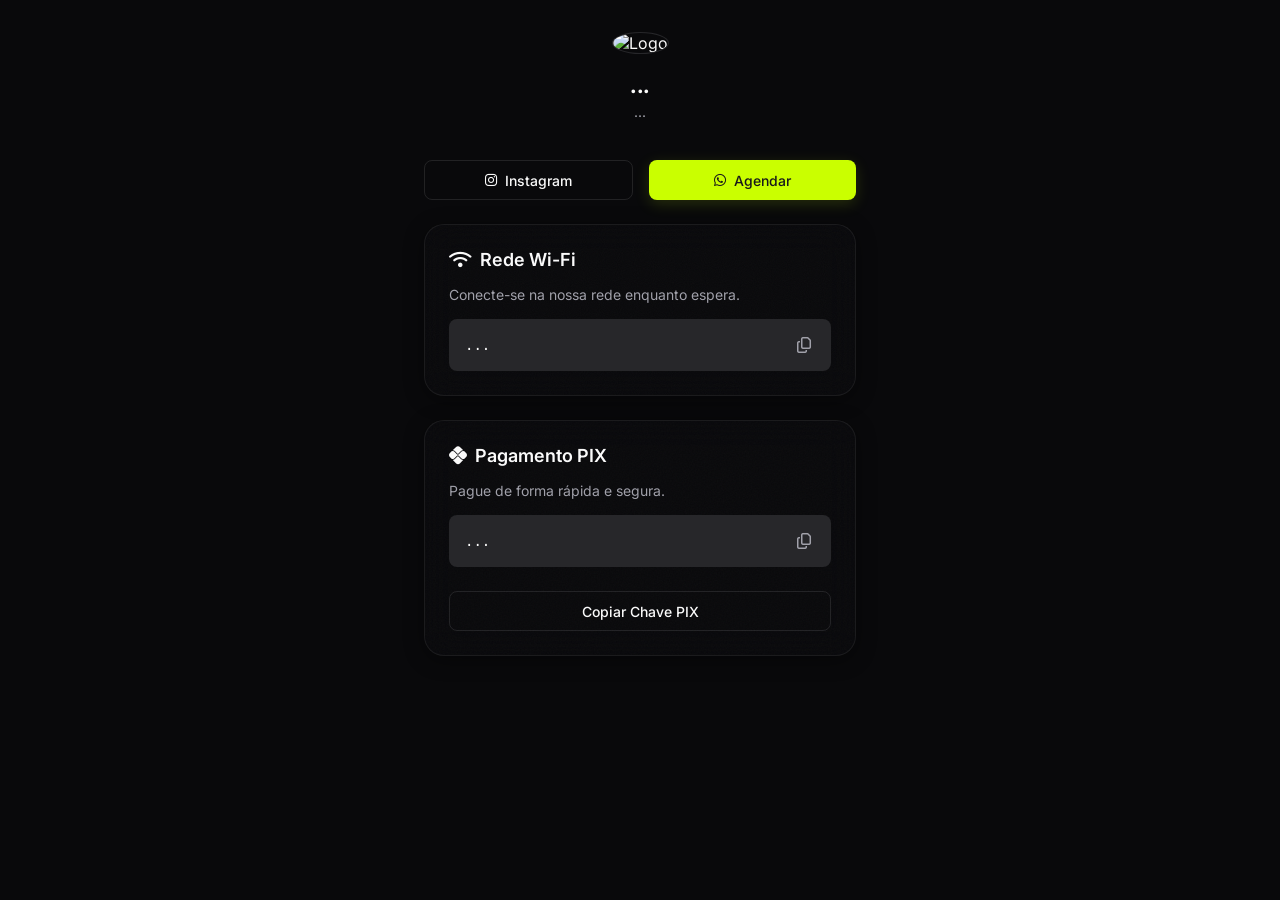
==== index.html @ 1e4f7124 "style: implement cursor glow flashlight effect" ====
<!DOCTYPE html>
<html lang="pt-BR">
<head>
    <meta charset="UTF-8">
    <meta name="viewport" content="width=device-width, initial-scale=1.0, maximum-scale=1.0, user-scalable=no">
    <title>Carregando...</title>
    <link rel="stylesheet" href="https://cdnjs.cloudflare.com/ajax/libs/font-awesome/6.4.0/css/all.min.css">
    <link rel="stylesheet" href="css/style.css">
</head>
<body>
    <div class="cursor-glow" id="cursor-glow"></div>

    <div class="mobile-container">
        <!-- Header -->
        <header class="header">
            <img src="" alt="Logo" id="wl-logo" class="logo-img">
            <h1 id="wl-nome">...</h1>
            <p id="wl-slogan">...</p>
        </header>

        <!-- Redes Sociais -->
        <div class="social-row">
            <a href="#" id="wl-instagram" class="btn btn-outline" target="_blank">
                <i class="fab fa-instagram"></i> Instagram
            </a>
            <a href="#" id="wl-whatsapp" class="btn" target="_blank">
                <i class="fab fa-whatsapp"></i> Agendar
            </a>
        </div>

        <!-- Wi-Fi Card -->
        <div class="glass-card">
            <div class="card-title">
                <i class="fas fa-wifi"></i> Rede Wi-Fi
            </div>
            <p class="text-muted">Conecte-se na nossa rede enquanto espera.</p>
            <div class="info-row">
                <span class="info-text" id="wl-wifi">...</span>
                <button class="copy-btn" onclick="copyToClipboard('wl-wifi', 'Senha copiada!')" title="Copiar senha">
                    <i class="far fa-copy"></i>
                </button>
            </div>
        </div>

        <!-- PIX Card -->
        <div class="glass-card">
            <div class="card-title">
                <i class="fab fa-pix"></i> Pagamento PIX
            </div>
            <p class="text-muted">Pague de forma rápida e segura.</p>
            <div class="info-row">
                <span class="info-text" id="wl-pix">...</span>
                <button class="copy-btn" onclick="copyToClipboard('wl-pix', 'Chave Pix copiada!')" title="Copiar Pix">
                    <i class="far fa-copy"></i>
                </button>
            </div>
            <button class="btn btn-outline" style="margin-top: 0.5rem;" onclick="copyToClipboard('wl-pix', 'Chave Pix copiada!')">
                Copiar Chave PIX
            </button>
        </div>

        <!-- Botão Google Reviews (Invisível até JS carregar URL) -->
        <a href="#" id="wl-google-review" class="btn" style="display: none; justify-content: center; font-size: 1rem; padding: 1.2rem;">
            <b>Avalie-nos no Google</b> <span style="color: #fbbc05; margin-left: 0.5rem;">⭐⭐⭐⭐⭐</span>
        </a>

        <!-- Catálogo Dinâmico -->
        <div class="glass-card" id="wl-catalogo-card" style="display: none;">
            <div class="card-title">
                <i class="fas fa-star"></i> <span id="wl-titulo-catalogo">Nosso Catálogo</span>
            </div>
            <div class="catalog-container" id="wl-catalogo">
                <!-- Preenchido dinamicamente via JS -->
            </div>
        </div>
    </div>

    <!-- Toast de Notificação -->
    <div id="toast" class="toast">Copiado!</div>

    <!-- Scripts -->
    <script>
        // Cursor Glow Logic (Lanterna de Vidro)
        const glow = document.getElementById('cursor-glow');
        window.addEventListener('mousemove', (e) => {
            glow.style.left = e.clientX + 'px';
            glow.style.top = e.clientY + 'px';
        });
    </script>
    <script type="module" src="js/app.js"></script>
</body>
</html>
---- css/style.css ----
@import url('https://fonts.googleapis.com/css2?family=Inter:wght@400;500;600;700&display=swap');

:root {
    /* Shadcn Zinc Dark Theme */
    --background: #09090b;
    --foreground: #fafafa;
    --card: #09090b;
    --card-foreground: #fafafa;
    
    /* Legacy Variables - Agora o usuário pode mudar a cor via JS novamente */
    --accent-gold: #caff00; /* Cor padrão Tapref (Lima) */
    --primary: var(--accent-gold);
    --primary-foreground: #18181b;
    
    --secondary: #27272a;
    --secondary-foreground: #fafafa;
    --muted: #27272a;
    --muted-foreground: #a1a1aa;
    --border: #27272a;
    --input: #27272a;
    --radius: 0.5rem;
    
    --bg-dark: var(--background);
    --text-light: var(--foreground);
    --text-muted: var(--muted-foreground);
}

* {
    margin: 0;
    padding: 0;
    box-sizing: border-box;
    font-family: 'Inter', sans-serif;
}

body {
    background-color: var(--background);
    color: var(--foreground);
    min-height: 100vh;
    display: flex;
    flex-direction: column;
    align-items: center;
}

/* Efeito Lanterna (Cursor Glow) que passa por trás do vidro */
.cursor-glow {
    position: fixed;
    top: -1000px; left: -1000px;
    width: 500px;
    height: 500px;
    background: radial-gradient(circle, color-mix(in srgb, var(--accent-gold) 15%, transparent) 0%, transparent 60%);
    border-radius: 50%;
    pointer-events: none;
    z-index: 0;
    transform: translate(-50%, -50%);
    filter: blur(40px);
}

.text-muted {
    color: var(--muted-foreground);
    font-size: 0.875rem;
}

.mobile-container {
    width: 100%;
    max-width: 480px;
    padding: 2rem 1.5rem;
    display: flex;
    flex-direction: column;
    gap: 1.5rem;
}

/* Header */
.header {
    text-align: center;
    margin-bottom: 1rem;
}

.logo-img {
    width: 96px;
    height: 96px;
    border-radius: 50%;
    object-fit: cover;
    border: 1px solid var(--border);
    margin-bottom: 1rem;
}

.header h1 {
    font-size: 1.5rem;
    font-weight: 600;
    letter-spacing: -0.025em;
    margin-bottom: 0.25rem;
}

.header p {
    color: var(--muted-foreground);
    font-size: 0.875rem;
}

/* Shadcn Card Style + Premium Glassmorphism (Tapref Style) */
.glass-card, .card {
    background-color: rgba(9, 9, 11, 0.65); /* Mais transparente para a luz passar */
    backdrop-filter: blur(16px);
    -webkit-backdrop-filter: blur(16px);
    color: var(--card-foreground);
    border: 1px solid rgba(255, 255, 255, 0.08);
    border-radius: 20px;
    padding: 1.5rem;
    display: flex;
    flex-direction: column;
    gap: 1rem;
    box-shadow: 0 4px 20px rgba(0, 0, 0, 0.4);
    transition: transform 0.3s ease, border-color 0.3s ease;
    position: relative;
    overflow: hidden;
    z-index: 10; /* Fica acima da lanterna */
}

/* Textura de Ruído (Noise) super premium no fundo do card */
.glass-card::before, .card::before {
    content: "";
    position: absolute;
    top: 0; left: 0; right: 0; bottom: 0;
    background-image: url("data:image/svg+xml,%3Csvg viewBox='0 0 200 200' xmlns='http://www.w3.org/2000/svg'%3E%3Cfilter id='noiseFilter'%3E%3CfeTurbulence type='fractalNoise' baseFrequency='0.8' numOctaves='3' stitchTiles='stitch'/%3E%3C/filter%3E%3Crect width='100%25' height='100%25' filter='url(%23noiseFilter)' opacity='0.03'/%3E%3C/svg%3E");
    pointer-events: none;
    z-index: 0;
}

.glass-card > *, .card > * {
    position: relative;
    z-index: 1;
}

.glass-card:hover, .card:hover {
    border-color: rgba(255, 255, 255, 0.15); /* Apenas ilumina levemente a borda, sem glow exagerado */
}

.card-title {
    display: flex;
    align-items: center;
    gap: 0.5rem;
    font-size: 1.125rem;
    font-weight: 600;
}

/* Buttons */
.btn {
    display: inline-flex;
    align-items: center;
    justify-content: center;
    border-radius: var(--radius);
    font-size: 0.875rem;
    font-weight: 500;
    height: 2.5rem;
    padding: 0 1rem;
    background-color: var(--primary);
    color: var(--primary-foreground);
    border: none;
    cursor: pointer;
    transition: all 0.3s ease;
    text-decoration: none;
    width: 100%;
    gap: 0.5rem;
    white-space: nowrap;
    box-shadow: 0 4px 15px color-mix(in srgb, var(--accent-gold) 15%, transparent); /* Efeito Glow base */
}

.btn:hover {
    opacity: 0.9;
    transform: scale(1.02);
    box-shadow: 0 6px 20px color-mix(in srgb, var(--accent-gold) 40%, transparent); /* Efeito Glow intenso */
}

.btn:disabled {
    opacity: 0.5;
    cursor: not-allowed;
}

.btn-outline {
    background-color: transparent;
    border: 1px solid rgba(255,255,255,0.1);
    color: var(--foreground);
    box-shadow: none;
}

.btn-outline:hover {
    background-color: rgba(255,255,255,0.05);
    color: var(--foreground);
    box-shadow: 0 0 15px rgba(255,255,255,0.1);
}

.social-row { display: flex; gap: 1rem; }
.social-row .btn { flex: 1; }

.info-row {
    display: flex;
    justify-content: space-between;
    align-items: center;
    background-color: var(--secondary);
    padding: 0.75rem 1rem;
    border-radius: var(--radius);
}

.info-text {
    font-family: monospace;
    font-size: 0.875rem;
    color: var(--foreground);
    word-break: break-all;
}

.copy-btn {
    background: transparent;
    color: var(--muted-foreground);
    border: none;
    cursor: pointer;
    font-size: 1rem;
    padding: 0.25rem;
    transition: color 0.2s;
}

.copy-btn:hover {
    color: var(--foreground);
}

/* Catalog */
.catalog-container {
    display: flex;
    gap: 1rem;
    overflow-x: auto;
    padding-bottom: 0.5rem;
    scrollbar-width: thin;
    scrollbar-color: var(--border) transparent;
}

.catalog-item {
    min-width: 140px;
    border-radius: var(--radius);
    overflow: hidden;
    border: 1px solid var(--border);
}

.catalog-item img {
    width: 100%;
    height: 140px;
    object-fit: cover;
    display: block;
}

/* Toast */
.toast {
    position: fixed;
    bottom: 20px; left: 50%;
    transform: translateX(-50%) translateY(100px);
    background: var(--foreground);
    color: var(--background);
    padding: 0.75rem 1.5rem;
    border-radius: var(--radius);
    font-weight: 500;
    font-size: 0.875rem;
    box-shadow: 0 4px 6px -1px rgba(0, 0, 0, 0.1);
    transition: transform 0.3s ease;
    z-index: 1000;
    opacity: 0;
}
.toast.show {
    transform: translateX(-50%) translateY(0);
    opacity: 1;
}

/* Admin Specific */
.admin-wrapper {
    max-width: 1200px;
    margin: 2rem auto;
    display: flex;
    gap: 2rem;
    align-items: flex-start;
    padding: 0 1.5rem;
}

.admin-main {
    flex: 1;
    background: rgba(9, 9, 11, 0.65);
    backdrop-filter: blur(16px);
    -webkit-backdrop-filter: blur(16px);
    border: 1px solid rgba(255, 255, 255, 0.08);
    padding: 2rem;
    border-radius: 20px;
    box-shadow: 0 4px 20px rgba(0, 0, 0, 0.4);
    position: relative;
    overflow: hidden;
    z-index: 10;
}

.admin-main::before {
    content: "";
    position: absolute;
    top: 0; left: 0; right: 0; bottom: 0;
    background-image: url("data:image/svg+xml,%3Csvg viewBox='0 0 200 200' xmlns='http://www.w3.org/2000/svg'%3E%3Cfilter id='noiseFilter'%3E%3CfeTurbulence type='fractalNoise' baseFrequency='0.8' numOctaves='3' stitchTiles='stitch'/%3E%3C/filter%3E%3Crect width='100%25' height='100%25' filter='url(%23noiseFilter)' opacity='0.04'/%3E%3C/svg%3E");
    pointer-events: none;
    z-index: 0;
}

.admin-main > form, .admin-main > div {
    position: relative;
    z-index: 1;
}

.admin-sidebar {
    width: 320px;
    position: sticky;
    top: 2rem;
    display: flex;
    flex-direction: column;
    align-items: center;
}

label {
    font-size: 0.875rem;
    font-weight: 500;
    margin-bottom: 0.5rem;
    display: block;
}

input[type="text"], input[type="url"], input[type="password"], input[type="number"], select {
    width: 100%;
    height: 2.5rem;
    border-radius: var(--radius);
    border: 1px solid var(--input);
    background: transparent;
    padding: 0 0.75rem;
    color: var(--foreground);
    font-size: 0.875rem;
}

input:focus {
    outline: none;
    border-color: var(--primary);
}

.tabs {
    display: flex;
    gap: 0.5rem;
    margin-bottom: 2rem;
    border-bottom: 1px solid var(--border);
    padding-bottom: 0;
    overflow-x: auto;
    scrollbar-width: none; /* Firefox */
}
.tabs::-webkit-scrollbar {
    display: none; /* Chrome/Safari */
}

.tab-btn {
    background: transparent;
    border: none;
    color: var(--muted-foreground);
    padding: 0.75rem 1rem;
    font-size: 0.875rem;
    font-weight: 500;
    cursor: pointer;
    border-bottom: 2px solid transparent;
    transition: color 0.2s;
    margin-bottom: -1px;
}

.tab-btn:hover {
    color: var(--foreground);
}

.tab-btn.active {
    color: var(--foreground);
    border-bottom-color: var(--foreground);
}

.tab-content {
    display: none;
}
.tab-content.active {
    display: block;
    animation: fadeIn 0.3s ease;
}

@keyframes fadeIn {
    from { opacity: 0; }
    to { opacity: 1; }
}

/* Celular Mockup */
.phone-mockup {
    width: 300px;
    height: 600px;
    background: var(--background);
    border: 8px solid var(--border);
    border-radius: 32px;
    overflow: hidden;
    position: relative;
    box-shadow: 0 10px 25px -5px rgba(0, 0, 0, 0.5);
    display: flex;
    flex-direction: column;
}

.phone-notch {
    position: absolute;
    top: 0; left: 50%;
    transform: translateX(-50%);
    width: 100px;
    height: 20px;
    background: var(--border);
    border-bottom-left-radius: 10px;
    border-bottom-right-radius: 10px;
    z-index: 10;
}

.phone-content {
    flex: 1;
    overflow-y: auto;
    padding: 2rem 1rem 1rem;
    scrollbar-width: none;
}

/* CRUD Catálogo Admin */
.catalog-grid {
    display: grid;
    grid-template-columns: repeat(auto-fill, minmax(140px, 1fr));
    gap: 1rem;
    margin-bottom: 1rem;
}
.catalog-item-admin {
    border: 1px solid var(--border);
    border-radius: var(--radius);
    overflow: hidden;
    position: relative;
}
.catalog-item-admin img {
    width: 100%;
    height: 120px;
    object-fit: cover;
}
.btn-remove-item {
    position: absolute;
    top: 5px; right: 5px;
    background: var(--destructive);
    color: var(--destructive-foreground);
    border: none;
    border-radius: 50%;
    width: 24px; height: 24px;
    cursor: pointer;
    font-size: 0.7rem;
    display: flex; align-items: center; justify-content: center;
}
.add-item-form {
    border: 1px dashed var(--border);
    padding: 1.5rem;
    border-radius: var(--radius);
    display: grid;
    gap: 1rem;
}

/* =========================================
   TV DIGITAL SIGNAGE (L-SHAPE)
   ========================================= */
.tv-container {
    width: 100vw;
    height: 100vh;
    overflow: hidden;
    position: relative;
    background: #000;
}

.tv-background {
    position: absolute;
    top: 0; left: 0;
    width: 100vw;
    height: 100vh;
    z-index: 1;
}

.tv-background iframe, 
.tv-background video {
    width: 100%;
    height: 100%;
    object-fit: cover;
    pointer-events: none;
    transform: scale(1.15);
}

.tv-overlay {
    position: absolute;
    top: 0; left: 0;
    width: 100vw;
    height: 100vh;
    z-index: 2;
    display: flex;
    flex-direction: column;
    pointer-events: none;
}

.tv-transparent-zone {
    flex: 1;
    display: flex;
}

.tv-sidebar {
    width: 320px;
    height: 100%;
    background: var(--background);
    border-left: 1px solid var(--border);
    display: flex;
    flex-direction: column;
    align-items: center;
    padding: 2.5rem 2rem;
    margin-left: auto;
    box-shadow: -4px 0 15px rgba(0,0,0,0.5);
}

.tv-sidebar-content {
    text-align: center;
    width: 100%;
    color: var(--foreground);
    display: flex;
    flex-direction: column;
    height: 100%;
}

.tv-sidebar-content img.logo {
    width: 100px;
    height: 100px;
    border-radius: 50%;
    border: 1px solid var(--border);
    margin-bottom: 1rem;
    object-fit: cover;
    margin-left: auto;
    margin-right: auto;
}

.tv-bottom-banner {
    width: 100%;
    height: 25vh;
    background: var(--background);
    border-top: 1px solid var(--border);
    position: relative;
    overflow: hidden;
}

.tv-slide {
    position: absolute;
    top: 0; left: 0;
    width: 100%;
    height: 100%;
    opacity: 0;
    transition: opacity 1s ease-in-out;
    background-size: cover;
    background-position: center;
}

.tv-slide.active {
    opacity: 1;
}

/* Paywall / Locked Premium Overlay */
.paywall-overlay {
    position: absolute;
    top: 0; left: 0; width: 100%; height: 100%;
    background: rgba(9, 9, 11, 0.8);
    backdrop-filter: blur(4px);
    z-index: 50;
    display: flex;
    flex-direction: column;
    align-items: center;
    justify-content: center;
    text-align: center;
    border-radius: var(--radius);
    padding: 1rem;
    cursor: pointer;
}

.paywall-overlay h3 {
    font-size: 1.25rem;
    font-weight: 600;
    margin-bottom: 0.5rem;
    display: flex;
    align-items: center;
    gap: 0.5rem;
}

.paywall-overlay p {
    color: var(--muted-foreground);
    font-size: 0.875rem;
    margin-bottom: 1rem;
}

.paywall-container {
    position: relative;
}

/* Modal Dialog Shadcn */
.dialog-overlay {
    position: fixed;
    top: 0; left: 0; right: 0; bottom: 0;
    background: rgba(0,0,0,0.8);
    backdrop-filter: blur(4px);
    display: flex;
    align-items: center;
    justify-content: center;
    z-index: 1000;
    opacity: 0;
    pointer-events: none;
    transition: opacity 0.2s;
}

.dialog-overlay.active {
    opacity: 1;
    pointer-events: auto;
}

.dialog-content {
    background: var(--card);
    border: 1px solid var(--border);
    border-radius: var(--radius);
    padding: 1.5rem;
    width: 90%;
    max-width: 425px;
    transform: scale(0.95);
    transition: transform 0.2s;
}

.dialog-overlay.active .dialog-content {
    transform: scale(1);
}

.dialog-header {
    margin-bottom: 1.5rem;
}

.dialog-title {
    font-size: 1.125rem;
    font-weight: 600;
    margin-bottom: 0.25rem;
}

.dialog-description {
    font-size: 0.875rem;
    color: var(--muted-foreground);
}

.dialog-footer {
    display: flex;
    justify-content: flex-end;
    gap: 0.5rem;
    margin-top: 1.5rem;
}
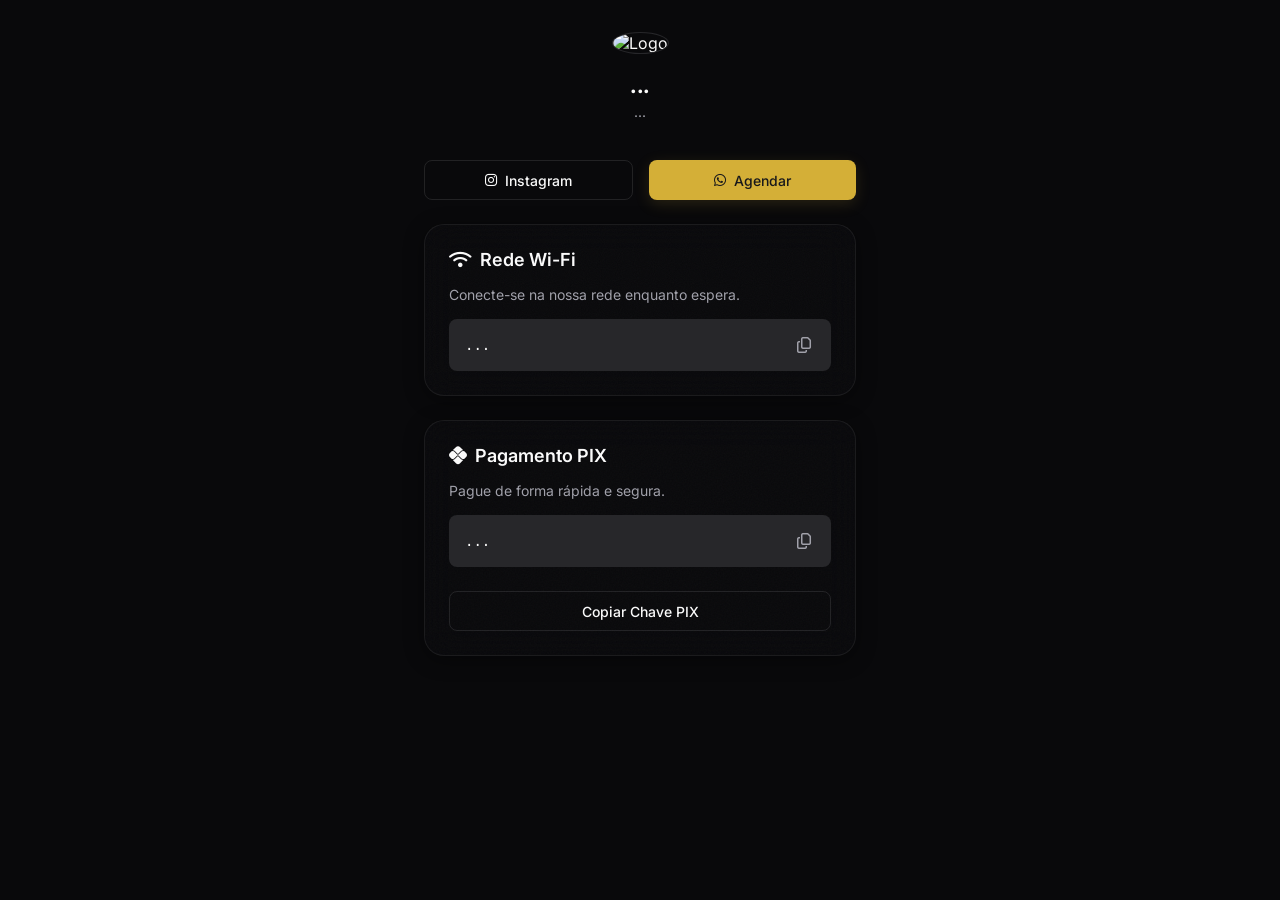
==== commit 11ab0aae: "feat: render PDF cover using pdf.js in admin and client view" ====
--- a/index.html
+++ b/index.html
@@ -8,8 +8,6 @@
     <link rel="stylesheet" href="css/style.css">
 </head>
 <body>
-    <div class="cursor-glow" id="cursor-glow"></div>
-
     <div class="mobile-container">
         <!-- Header -->
         <header class="header">
@@ -80,12 +78,20 @@
 
     <!-- Scripts -->
     <script>
-        // Cursor Glow Logic (Lanterna de Vidro)
-        const glow = document.getElementById('cursor-glow');
-        window.addEventListener('mousemove', (e) => {
-            glow.style.left = e.clientX + 'px';
-            glow.style.top = e.clientY + 'px';
+        // Cursor Spotlight Logic (Lanterna interna aos cards)
+        document.querySelectorAll('.card, .glass-card').forEach(card => {
+            card.addEventListener('mousemove', e => {
+                const rect = card.getBoundingClientRect();
+                const x = e.clientX - rect.left;
+                const y = e.clientY - rect.top;
+                card.style.setProperty('--mouse-x', `${x}px`);
+                card.style.setProperty('--mouse-y', `${y}px`);
+            });
         });
+    </script>
+    <script src="https://cdnjs.cloudflare.com/ajax/libs/pdf.js/2.16.105/pdf.min.js"></script>
+    <script>
+        pdfjsLib.GlobalWorkerOptions.workerSrc = 'https://cdnjs.cloudflare.com/ajax/libs/pdf.js/2.16.105/pdf.worker.min.js';
     </script>
     <script type="module" src="js/app.js"></script>
 </body>
--- a/css/style.css
+++ b/css/style.css
@@ -8,7 +8,7 @@
     --card-foreground: #fafafa;
     
     /* Legacy Variables - Agora o usuário pode mudar a cor via JS novamente */
-    --accent-gold: #caff00; /* Cor padrão Tapref (Lima) */
+    --accent-gold: #d4af37; /* Cor padrão Dourado */
     --primary: var(--accent-gold);
     --primary-foreground: #18181b;
     
@@ -41,20 +41,6 @@
     align-items: center;
 }
 
-/* Efeito Lanterna (Cursor Glow) que passa por trás do vidro */
-.cursor-glow {
-    position: fixed;
-    top: -1000px; left: -1000px;
-    width: 500px;
-    height: 500px;
-    background: radial-gradient(circle, color-mix(in srgb, var(--accent-gold) 15%, transparent) 0%, transparent 60%);
-    border-radius: 50%;
-    pointer-events: none;
-    z-index: 0;
-    transform: translate(-50%, -50%);
-    filter: blur(40px);
-}
-
 .text-muted {
     color: var(--muted-foreground);
     font-size: 0.875rem;
@@ -112,11 +98,31 @@
     transition: transform 0.3s ease, border-color 0.3s ease;
     position: relative;
     overflow: hidden;
-    z-index: 10; /* Fica acima da lanterna */
+    z-index: 10; /* Fica acima de outros elementos */
+}
+
+/* Lanterna Interna (Spotlight) restrita aos cards */
+.glass-card::before, .card::before {
+    content: "";
+    position: absolute;
+    top: 0; left: 0; right: 0; bottom: 0;
+    background: radial-gradient(
+        500px circle at var(--mouse-x, -500px) var(--mouse-y, -500px),
+        color-mix(in srgb, var(--accent-gold) 15%, transparent),
+        transparent 40%
+    );
+    opacity: 0;
+    transition: opacity 0.3s;
+    pointer-events: none;
+    z-index: 0;
+}
+
+.glass-card:hover::before, .card:hover::before {
+    opacity: 1;
 }
 
 /* Textura de Ruído (Noise) super premium no fundo do card */
-.glass-card::before, .card::before {
+.glass-card::after, .card::after {
     content: "";
     position: absolute;
     top: 0; left: 0; right: 0; bottom: 0;
@@ -294,6 +300,25 @@
     content: "";
     position: absolute;
     top: 0; left: 0; right: 0; bottom: 0;
+    background: radial-gradient(
+        600px circle at var(--mouse-x, -600px) var(--mouse-y, -600px),
+        color-mix(in srgb, var(--accent-gold) 12%, transparent),
+        transparent 50%
+    );
+    opacity: 0;
+    transition: opacity 0.3s;
+    pointer-events: none;
+    z-index: 0;
+}
+
+.admin-main:hover::before {
+    opacity: 1;
+}
+
+.admin-main::after {
+    content: "";
+    position: absolute;
+    top: 0; left: 0; right: 0; bottom: 0;
     background-image: url("data:image/svg+xml,%3Csvg viewBox='0 0 200 200' xmlns='http://www.w3.org/2000/svg'%3E%3Cfilter id='noiseFilter'%3E%3CfeTurbulence type='fractalNoise' baseFrequency='0.8' numOctaves='3' stitchTiles='stitch'/%3E%3C/filter%3E%3Crect width='100%25' height='100%25' filter='url(%23noiseFilter)' opacity='0.04'/%3E%3C/svg%3E");
     pointer-events: none;
     z-index: 0;
@@ -648,3 +673,142 @@
     gap: 0.5rem;
     margin-top: 1.5rem;
 }
+/* Layout Principal com Sidebar */
+.app-layout {
+    display: flex;
+    min-height: 100vh;
+    width: 100%;
+}
+
+.app-sidebar {
+    width: 280px;
+    background: rgba(9, 9, 11, 0.85);
+    backdrop-filter: blur(16px);
+    -webkit-backdrop-filter: blur(16px);
+    border-right: 1px solid rgba(255, 255, 255, 0.08);
+    display: flex;
+    flex-direction: column;
+    position: fixed;
+    top: 0; left: 0; bottom: 0;
+    z-index: 100;
+    transition: transform 0.3s ease, width 0.3s ease;
+}
+
+.app-sidebar.collapsed {
+    transform: translateX(-100%);
+}
+
+.sidebar-header {
+    padding: 1.5rem;
+    display: flex;
+    align-items: center;
+    justify-content: space-between;
+    border-bottom: 1px solid rgba(255, 255, 255, 0.05);
+}
+
+.sidebar-logo {
+    display: flex;
+    align-items: center;
+    gap: 0.75rem;
+    font-size: 1.25rem;
+    font-weight: 700;
+    color: var(--foreground);
+}
+
+.btn-toggle-sidebar {
+    background: transparent;
+    border: none;
+    color: var(--muted-foreground);
+    font-size: 1.25rem;
+    cursor: pointer;
+    transition: color 0.2s;
+}
+
+.btn-toggle-sidebar:hover {
+    color: var(--accent-gold);
+}
+
+.sidebar-nav {
+    flex: 1;
+    padding: 1.5rem 1rem;
+    display: flex;
+    flex-direction: column;
+    gap: 0.5rem;
+    overflow-y: auto;
+}
+
+.sidebar-btn {
+    background: transparent;
+    border: none;
+    color: var(--muted-foreground);
+    padding: 0.875rem 1rem;
+    font-size: 0.95rem;
+    font-weight: 500;
+    cursor: pointer;
+    border-radius: var(--radius);
+    display: flex;
+    align-items: center;
+    gap: 1rem;
+    transition: all 0.2s;
+    text-align: left;
+    width: 100%;
+}
+
+.sidebar-btn:hover {
+    background: rgba(255, 255, 255, 0.05);
+    color: var(--foreground);
+}
+
+.sidebar-btn.active {
+    background: rgba(212, 175, 55, 0.1);
+    color: var(--accent-gold);
+    border-left: 3px solid var(--accent-gold);
+}
+
+.sidebar-footer {
+    padding: 1.5rem 1rem;
+    border-top: 1px solid rgba(255, 255, 255, 0.05);
+    display: flex;
+    flex-direction: column;
+    gap: 0.5rem;
+}
+
+.text-danger {
+    color: #ff4444 !important;
+}
+
+.text-danger:hover {
+    background: rgba(255, 68, 68, 0.1) !important;
+}
+
+.app-main {
+    flex: 1;
+    margin-left: 280px; /* Mesma largura da sidebar */
+    padding: 2rem;
+    display: flex;
+    flex-direction: column;
+    transition: margin-left 0.3s ease;
+}
+
+.app-main.expanded {
+    margin-left: 0;
+}
+
+@media (max-width: 992px) {
+    .app-sidebar {
+        transform: translateX(-100%);
+    }
+    .app-sidebar.mobile-open {
+        transform: translateX(0);
+    }
+    .app-main {
+        margin-left: 0;
+    }
+}
+
+/* Esconder .container padr�o para n�o quebrar centraliza��o com sidebar */
+.container {
+    max-width: 1200px;
+    width: 100%;
+    margin: 0 auto;
+}
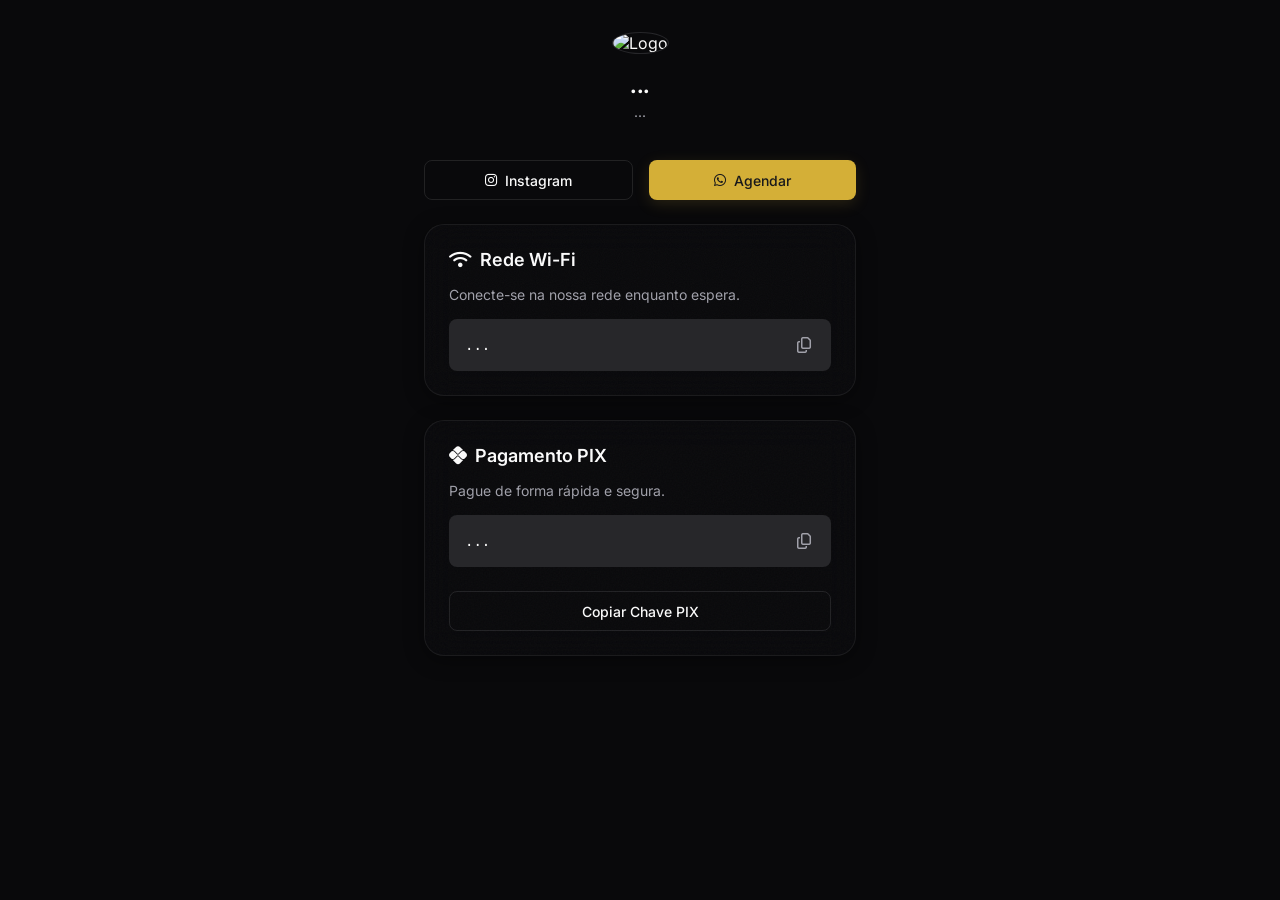
==== commit f3c3fa64: "feat: add dynamic background media (video/image) support with glassmorphism reveal" ====
--- a/index.html
+++ b/index.html
@@ -8,6 +8,7 @@
     <link rel="stylesheet" href="css/style.css">
 </head>
 <body>
+    <div id="bg-media-container" style="position: fixed; inset: 0; z-index: -1; width: 100vw; height: 100vh; overflow: hidden; background-color: var(--background);"></div>
     <div class="mobile-container">
         <!-- Header -->
         <header class="header">
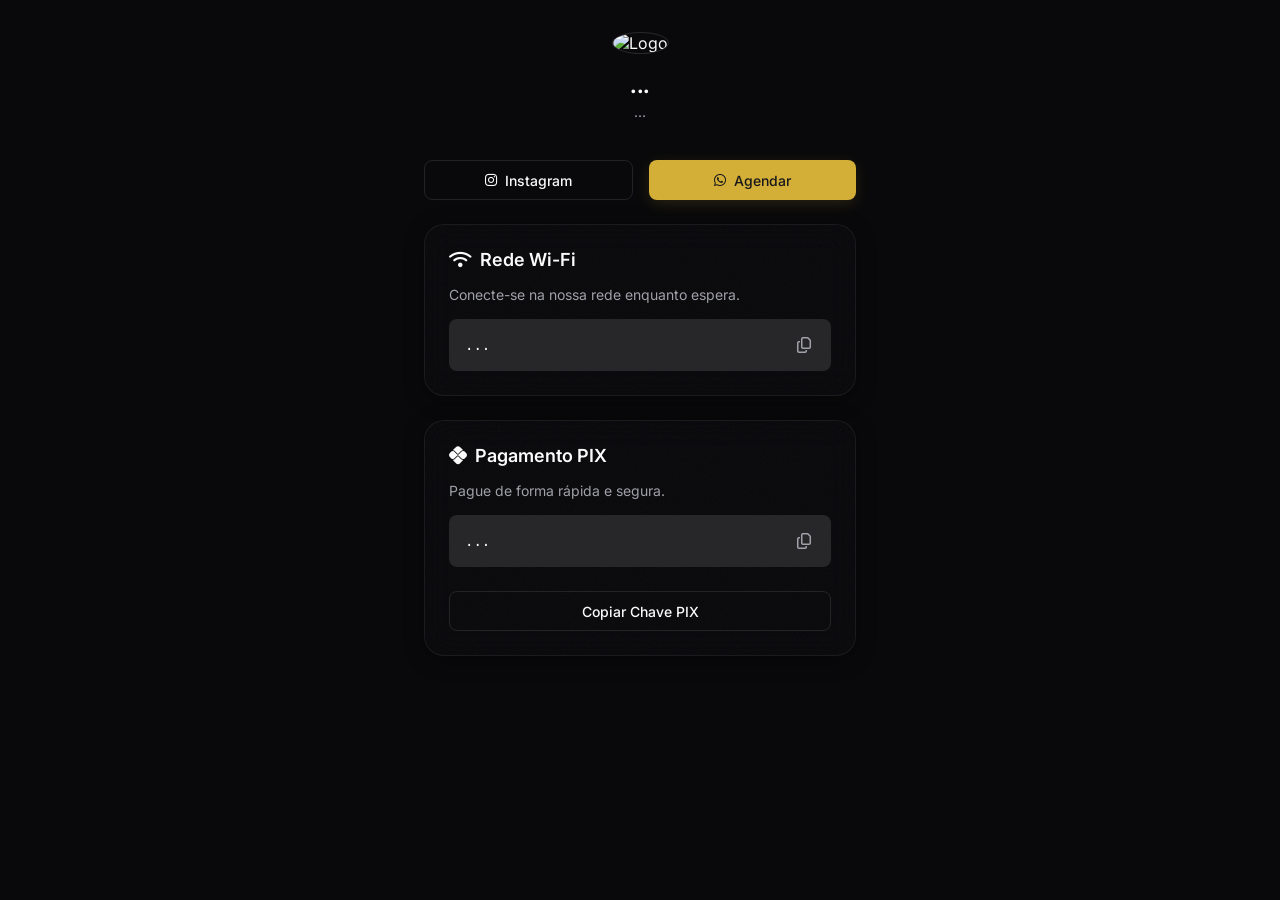
==== commit 1843ea87: "fix: restrict background media layer to mobile-container boundaries for a 9:16 compact view on deskt" ====
--- a/index.html
+++ b/index.html
@@ -8,8 +8,8 @@
     <link rel="stylesheet" href="css/style.css">
 </head>
 <body>
-    <div id="bg-media-container" style="position: fixed; inset: 0; z-index: -1; width: 100vw; height: 100vh; overflow: hidden; background-color: var(--background);"></div>
-    <div class="mobile-container">
+    <div class="mobile-container" style="position: relative; overflow: hidden; min-height: 100vh;">
+        <div id="bg-media-container" style="position: absolute; inset: 0; z-index: -1; width: 100%; height: 100%; background-color: var(--background);"></div>
         <!-- Header -->
         <header class="header">
             <img src="" alt="Logo" id="wl-logo" class="logo-img">
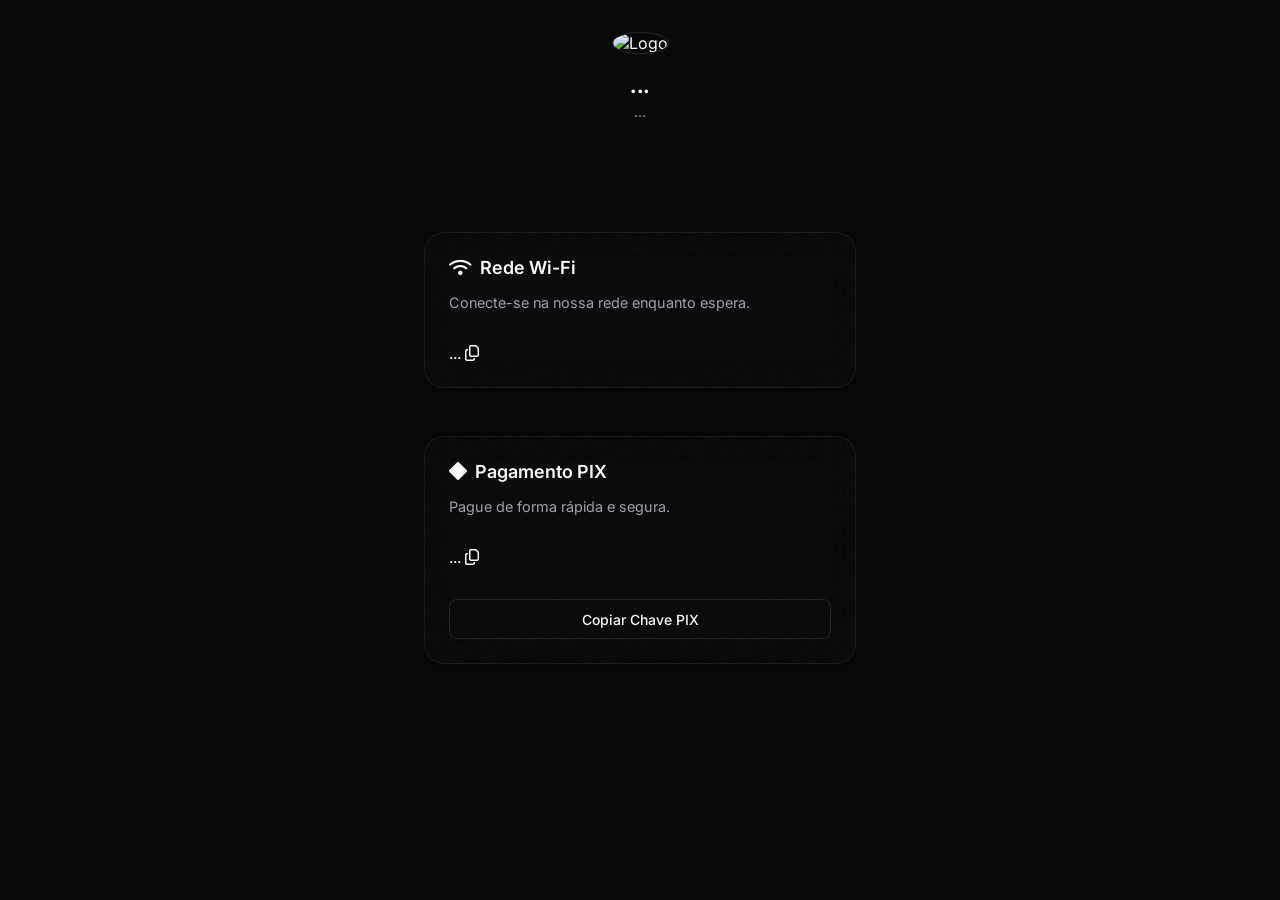
==== commit 5cbb933c: "feat: upgrade to premium UI - PWA support, carousel gallery, custom linktree buttons, and cascade an" ====
--- a/index.html
+++ b/index.html
@@ -4,6 +4,8 @@
     <meta charset="UTF-8">
     <meta name="viewport" content="width=device-width, initial-scale=1.0, maximum-scale=1.0, user-scalable=no">
     <title>Carregando...</title>
+    <meta name="theme-color" content="#d4af37">
+    <link rel="manifest" href="manifest.json">
     <link rel="stylesheet" href="https://cdnjs.cloudflare.com/ajax/libs/font-awesome/6.4.0/css/all.min.css">
     <link rel="stylesheet" href="css/style.css">
 </head>
@@ -11,60 +13,55 @@
     <div class="mobile-container" style="position: relative; overflow: hidden; min-height: 100vh;">
         <div id="bg-media-container" style="position: absolute; inset: 0; z-index: -1; width: 100%; height: 100%; background-color: var(--background);"></div>
         <!-- Header -->
-        <header class="header">
+        <header class="header fade-up stagger-1">
             <img src="" alt="Logo" id="wl-logo" class="logo-img">
             <h1 id="wl-nome">...</h1>
             <p id="wl-slogan">...</p>
         </header>
 
         <!-- Redes Sociais -->
-        <div class="social-row">
-            <a href="#" id="wl-instagram" class="btn btn-outline" target="_blank">
+        <div class="social-row fade-up stagger-2" id="wl-social-row">
+            <a href="#" id="wl-instagram" class="btn btn-outline" target="_blank" style="display: none;">
                 <i class="fab fa-instagram"></i> Instagram
             </a>
-            <a href="#" id="wl-whatsapp" class="btn" target="_blank">
+            <a href="#" id="wl-whatsapp" class="btn" target="_blank" style="display: none;">
                 <i class="fab fa-whatsapp"></i> Agendar
             </a>
         </div>
 
+        <!-- Custom Links Container -->
+        <div id="wl-custom-links" style="display: flex; flex-direction: column; gap: 1rem; margin-bottom: 1.5rem;" class="fade-up stagger-3"></div>
+
         <!-- Wi-Fi Card -->
-        <div class="glass-card">
-            <div class="card-title">
-                <i class="fas fa-wifi"></i> Rede Wi-Fi
-            </div>
-            <p class="text-muted">Conecte-se na nossa rede enquanto espera.</p>
-            <div class="info-row">
-                <span class="info-text" id="wl-wifi">...</span>
-                <button class="copy-btn" onclick="copyToClipboard('wl-wifi', 'Senha copiada!')" title="Copiar senha">
-                    <i class="far fa-copy"></i>
-                </button>
+        <div class="glass-card fade-up stagger-3" style="margin-bottom: 1.5rem;">
+            <h2 class="card-title"><i class="fas fa-wifi"></i> Rede Wi-Fi</h2>
+            <p style="color: var(--muted-foreground); margin-bottom: 1rem; font-size: 0.9rem;">Conecte-se na nossa rede enquanto espera.</p>
+            <div class="copy-box" onclick="copyWifi()" id="wl-wifi-container">
+                <span id="wl-wifi">...</span>
+                <i class="far fa-copy"></i>
             </div>
         </div>
 
         <!-- PIX Card -->
-        <div class="glass-card">
-            <div class="card-title">
-                <i class="fab fa-pix"></i> Pagamento PIX
+        <div class="glass-card fade-up stagger-4" style="margin-bottom: 1.5rem;">
+            <h2 class="card-title"><i class="fas fa-diamond"></i> Pagamento PIX</h2>
+            <p style="color: var(--muted-foreground); margin-bottom: 1rem; font-size: 0.9rem;">Pague de forma rápida e segura.</p>
+            <div class="copy-box" onclick="copyPix()" id="wl-pix-container" style="margin-bottom: 1rem;">
+                <span id="wl-pix">...</span>
+                <i class="far fa-copy"></i>
             </div>
-            <p class="text-muted">Pague de forma rápida e segura.</p>
-            <div class="info-row">
-                <span class="info-text" id="wl-pix">...</span>
-                <button class="copy-btn" onclick="copyToClipboard('wl-pix', 'Chave Pix copiada!')" title="Copiar Pix">
-                    <i class="far fa-copy"></i>
-                </button>
-            </div>
-            <button class="btn btn-outline" style="margin-top: 0.5rem;" onclick="copyToClipboard('wl-pix', 'Chave Pix copiada!')">
-                Copiar Chave PIX
-            </button>
+            <button class="btn btn-outline" onclick="copyPix()" style="width: 100%;">Copiar Chave PIX</button>
         </div>
 
-        <!-- Botão Google Reviews (Invisível até JS carregar URL) -->
-        <a href="#" id="wl-google-review" class="btn" style="display: none; justify-content: center; font-size: 1rem; padding: 1.2rem;">
-            <b>Avalie-nos no Google</b> <span style="color: #fbbc05; margin-left: 0.5rem;">⭐⭐⭐⭐⭐</span>
-        </a>
+        <!-- Google Review -->
+        <div id="google-review-container" class="fade-up stagger-5" style="display: none; margin-bottom: 1.5rem;">
+            <a href="#" id="wl-google" target="_blank" class="btn" style="width: 100%; display: flex; gap: 0.5rem; background-color: #fff; color: #333;">
+                Avalie-nos no Google <span style="color: #fbbc05;">★★★★★</span>
+            </a>
+        </div>
 
-        <!-- Catálogo Dinâmico -->
-        <div class="glass-card" id="wl-catalogo-card" style="display: none;">
+        <!-- Galeria / Catálogo -->
+        <div class="glass-card fade-up stagger-6" id="wl-catalogo-card" style="display: none;">
             <div class="card-title">
                 <i class="fas fa-star"></i> <span id="wl-titulo-catalogo">Nosso Catálogo</span>
             </div>
@@ -93,6 +90,14 @@
     <script src="https://cdnjs.cloudflare.com/ajax/libs/pdf.js/2.16.105/pdf.min.js"></script>
     <script>
         pdfjsLib.GlobalWorkerOptions.workerSrc = 'https://cdnjs.cloudflare.com/ajax/libs/pdf.js/2.16.105/pdf.worker.min.js';
+        
+        if ('serviceWorker' in navigator) {
+            window.addEventListener('load', () => {
+                navigator.serviceWorker.register('./sw.js').catch(err => {
+                    console.log('SW falhou: ', err);
+                });
+            });
+        }
     </script>
     <script type="module" src="js/app.js"></script>
 </body>
--- a/css/style.css
+++ b/css/style.css
@@ -1,4 +1,4 @@
-@import url('https://fonts.googleapis.com/css2?family=Inter:wght@400;500;600;700&display=swap');
+﻿@import url('https://fonts.googleapis.com/css2?family=Inter:wght@400;500;600;700&display=swap');
 
 :root {
     /* Shadcn Zinc Dark Theme */
@@ -227,26 +227,31 @@
     color: var(--foreground);
 }
 
-/* Catalog */
+/* Catalog (Premium Carousel) */
 .catalog-container {
     display: flex;
     gap: 1rem;
     overflow-x: auto;
-    padding-bottom: 0.5rem;
-    scrollbar-width: thin;
-    scrollbar-color: var(--border) transparent;
-}
-
+    padding-bottom: 1rem;
+    scrollbar-width: none;
+    scroll-snap-type: x mandatory;
+    scroll-padding: 0 1rem;
+}
+.catalog-container::-webkit-scrollbar {
+    display: none;
+}
 .catalog-item {
-    min-width: 140px;
-    border-radius: var(--radius);
+    min-width: 85%;
+    border-radius: 12px;
     overflow: hidden;
-    border: 1px solid var(--border);
-}
-
+    border: 1px solid rgba(255, 255, 255, 0.1);
+    scroll-snap-align: center;
+    background: rgba(0, 0, 0, 0.3);
+    position: relative;
+}
 .catalog-item img {
     width: 100%;
-    height: 140px;
+    aspect-ratio: 4/5;
     object-fit: cover;
     display: block;
 }
@@ -812,3 +817,27 @@
     width: 100%;
     margin: 0 auto;
 }
+/* Micro-Anima��es (Premium Fade-up Cascata) */
+@keyframes fadeUp {
+    from {
+        opacity: 0;
+        transform: translateY(30px);
+    }
+    to {
+        opacity: 1;
+        transform: translateY(0);
+    }
+}
+
+.fade-up {
+    animation: fadeUp 0.6s cubic-bezier(0.16, 1, 0.3, 1) forwards;
+    opacity: 0;
+}
+
+.stagger-1 { animation-delay: 0.1s; }
+.stagger-2 { animation-delay: 0.2s; }
+.stagger-3 { animation-delay: 0.3s; }
+.stagger-4 { animation-delay: 0.4s; }
+.stagger-5 { animation-delay: 0.5s; }
+.stagger-6 { animation-delay: 0.6s; }
+
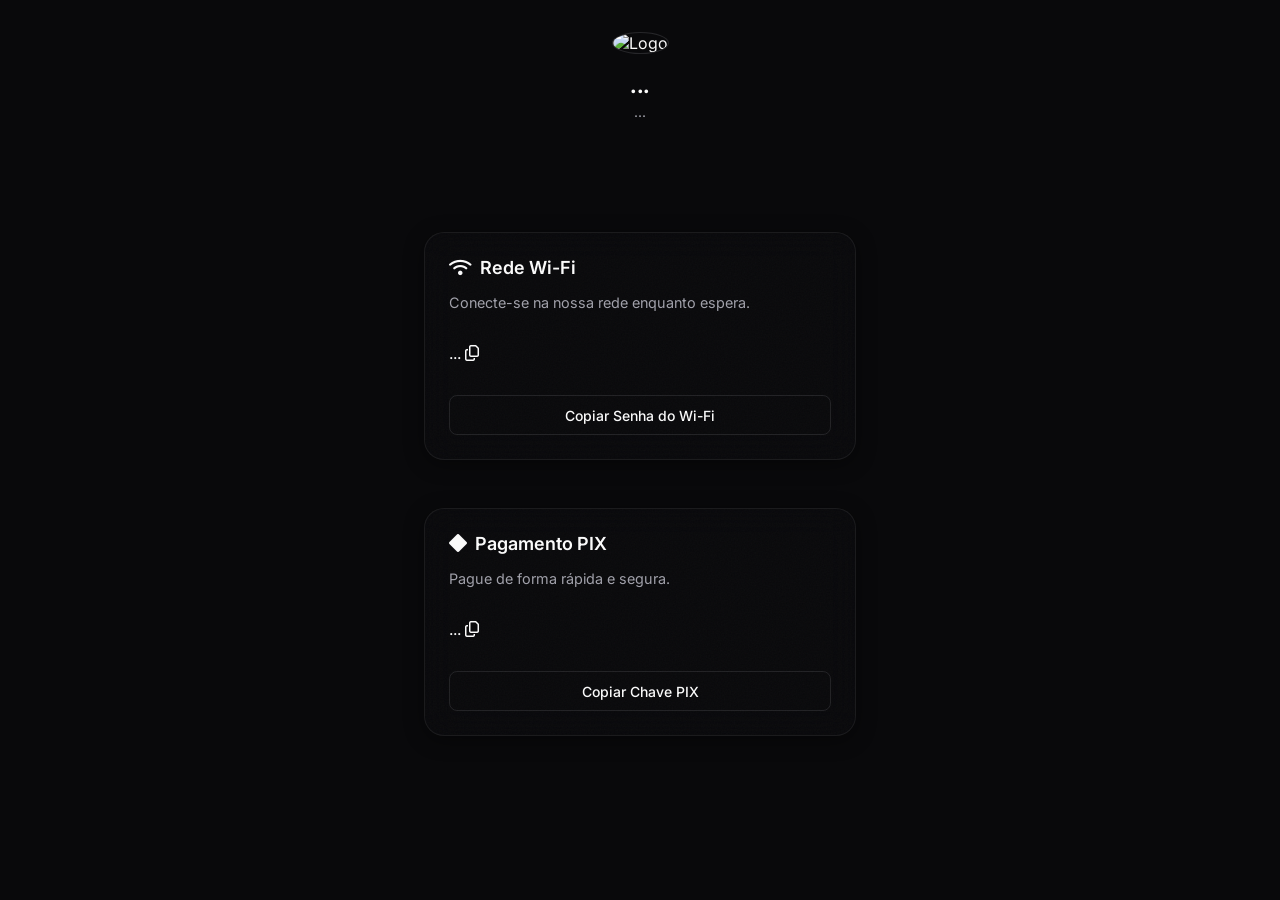
==== commit cd6840cc: "fix: add explicit Wi-Fi copy button" ====
--- a/index.html
+++ b/index.html
@@ -36,21 +36,22 @@
         <div class="glass-card fade-up stagger-3" style="margin-bottom: 1.5rem;">
             <h2 class="card-title"><i class="fas fa-wifi"></i> Rede Wi-Fi</h2>
             <p style="color: var(--muted-foreground); margin-bottom: 1rem; font-size: 0.9rem;">Conecte-se na nossa rede enquanto espera.</p>
-            <div class="copy-box" onclick="copyWifi()" id="wl-wifi-container">
+            <div class="copy-box" onclick="copyToClipboard('wl-wifi', 'Senha do Wi-Fi copiada!')" id="wl-wifi-container" style="margin-bottom: 1rem;">
                 <span id="wl-wifi">...</span>
                 <i class="far fa-copy"></i>
             </div>
+            <button class="btn btn-outline" style="width: 100%; border-color: rgba(255,255,255,0.1); color: var(--foreground);" onclick="copyToClipboard('wl-wifi', 'Senha do Wi-Fi copiada!')">Copiar Senha do Wi-Fi</button>
         </div>
 
         <!-- PIX Card -->
         <div class="glass-card fade-up stagger-4" style="margin-bottom: 1.5rem;">
             <h2 class="card-title"><i class="fas fa-diamond"></i> Pagamento PIX</h2>
             <p style="color: var(--muted-foreground); margin-bottom: 1rem; font-size: 0.9rem;">Pague de forma rápida e segura.</p>
-            <div class="copy-box" onclick="copyPix()" id="wl-pix-container" style="margin-bottom: 1rem;">
+            <div class="copy-box" onclick="copyToClipboard('wl-pix', 'Chave PIX copiada!')" id="wl-pix-container" style="margin-bottom: 1rem;">
                 <span id="wl-pix">...</span>
                 <i class="far fa-copy"></i>
             </div>
-            <button class="btn btn-outline" onclick="copyPix()" style="width: 100%;">Copiar Chave PIX</button>
+            <button class="btn btn-outline" onclick="copyToClipboard('wl-pix', 'Chave PIX copiada!')" style="width: 100%;">Copiar Chave PIX</button>
         </div>
 
         <!-- Google Review -->
@@ -72,7 +73,7 @@
     </div>
 
     <!-- Toast de Notificação -->
-    <div id="toast" class="toast">Copiado!</div>
+    <div id="toast" class="client-toast">Copiado!</div>
 
     <!-- Scripts -->
     <script>
--- a/css/style.css
+++ b/css/style.css
@@ -1,4 +1,4 @@
-﻿@import url('https://fonts.googleapis.com/css2?family=Inter:wght@400;500;600;700&display=swap');
+@import url('https://fonts.googleapis.com/css2?family=Inter:wght@400;500;600;700&display=swap');
 
 :root {
     /* Shadcn Zinc Dark Theme */
@@ -159,7 +159,7 @@
     height: 2.5rem;
     padding: 0 1rem;
     background-color: var(--primary);
-    color: var(--primary-foreground);
+    color: var(--btn-text-color, var(--primary-foreground));
     border: none;
     cursor: pointer;
     transition: all 0.3s ease;
@@ -257,7 +257,7 @@
 }
 
 /* Toast */
-.toast {
+.client-toast {
     position: fixed;
     bottom: 20px; left: 50%;
     transform: translateX(-50%) translateY(100px);
@@ -272,7 +272,7 @@
     z-index: 1000;
     opacity: 0;
 }
-.toast.show {
+.client-toast.show {
     transform: translateX(-50%) translateY(0);
     opacity: 1;
 }
@@ -841,3 +841,186 @@
 .stagger-5 { animation-delay: 0.5s; }
 .stagger-6 { animation-delay: 0.6s; }
 
+
+/* ================= TOAST NOTIFICATIONS ================= */
+#toast-container {
+    position: fixed;
+    bottom: 20px;
+    right: 20px;
+    z-index: 99999;
+    display: flex;
+    flex-direction: column;
+    gap: 10px;
+    pointer-events: none;
+}
+.toast {
+    background: rgba(255, 255, 255, 0.1);
+    backdrop-filter: blur(15px);
+    border: 1px solid rgba(255, 255, 255, 0.2);
+    color: white;
+    padding: 1rem 1.5rem;
+    border-radius: 12px;
+    box-shadow: 0 10px 30px rgba(0, 0, 0, 0.5);
+    display: flex;
+    align-items: center;
+    gap: 1rem;
+    animation: toast-slide-in 0.3s ease-out forwards;
+    pointer-events: auto;
+}
+.toast.toast-out {
+    animation: toast-slide-out 0.3s ease-in forwards;
+}
+.toast-icon { font-size: 1.5rem; }
+.toast-success .toast-icon { color: #4caf50; }
+.toast-error .toast-icon { color: #f44336; }
+.toast-info .toast-icon { color: #2196f3; }
+.toast-content h4 { margin: 0 0 0.25rem 0; font-size: 1rem; }
+.toast-content p { margin: 0; font-size: 0.85rem; color: #ccc; }
+
+@keyframes toast-slide-in {
+    from { transform: translateX(100%); opacity: 0; }
+    to { transform: translateX(0); opacity: 1; }
+}
+@keyframes toast-slide-out {
+    from { transform: translateX(0); opacity: 1; }
+    to { transform: translateX(100%); opacity: 0; }
+}
+
+/* ================= ADMIN PRO REDESIGN ================= */
+.admin-section-card {
+    background: rgba(255, 255, 255, 0.02);
+    border: 1px solid rgba(255, 255, 255, 0.05);
+    border-radius: 12px;
+    padding: 1.5rem;
+    margin-bottom: 2rem;
+    box-shadow: 0 4px 20px rgba(0, 0, 0, 0.2);
+}
+.admin-section-title {
+    color: var(--accent-gold);
+    font-size: 1.1rem;
+    font-weight: 600;
+    margin-bottom: 1.5rem;
+    padding-bottom: 0.5rem;
+    border-bottom: 1px solid rgba(255, 255, 255, 0.1);
+    display: flex;
+    align-items: center;
+    gap: 0.5rem;
+}
+
+.metrics-grid {
+    display: grid;
+    grid-template-columns: repeat(auto-fit, minmax(200px, 1fr));
+    gap: 1.5rem;
+    margin-bottom: 2rem;
+}
+.metric-card {
+    background: linear-gradient(145deg, rgba(255, 255, 255, 0.05) 0%, rgba(0, 0, 0, 0) 100%);
+    border: 1px solid rgba(255, 255, 255, 0.08);
+    border-radius: 16px;
+    padding: 1.5rem;
+    display: flex;
+    flex-direction: column;
+    position: relative;
+    overflow: hidden;
+}
+.metric-card .icon-bg {
+    position: absolute;
+    right: -10px;
+    bottom: -15px;
+    font-size: 5rem;
+    color: rgba(255, 255, 255, 0.03);
+    z-index: 0;
+}
+.metric-card h3 {
+    font-size: 2.5rem;
+    font-weight: 800;
+    margin: 0;
+    color: var(--accent-gold);
+    z-index: 1;
+}
+.metric-card p {
+    font-size: 0.8rem;
+    color: var(--muted-foreground);
+    text-transform: uppercase;
+    letter-spacing: 0.05em;
+    font-weight: 600;
+    margin: 0.5rem 0 0 0;
+    z-index: 1;
+}
+
+/* Upload Area (Drag and drop feel) */
+.upload-area {
+    border: 2px dashed rgba(255, 255, 255, 0.2);
+    border-radius: 12px;
+    padding: 2rem 1rem;
+    text-align: center;
+    background: rgba(0, 0, 0, 0.2);
+    transition: all 0.3s ease;
+    cursor: pointer;
+    position: relative;
+    display: flex;
+    flex-direction: column;
+    align-items: center;
+    justify-content: center;
+    gap: 0.5rem;
+}
+.upload-area:hover {
+    border-color: var(--accent-gold);
+    background: rgba(212, 175, 55, 0.05);
+}
+.upload-area i {
+    font-size: 2rem;
+    color: var(--accent-gold);
+}
+.upload-area p {
+    margin: 0;
+    font-size: 0.9rem;
+    color: var(--muted-foreground);
+}
+.upload-area input[type="file"] {
+    position: absolute;
+    top: 0;
+    left: 0;
+    width: 100%;
+    height: 100%;
+    opacity: 0;
+    cursor: pointer;
+}
+
+/* Enhancing inputs */
+.form-group label {
+    font-size: 0.85rem;
+    font-weight: 500;
+    color: #ccc;
+    margin-bottom: 0.5rem;
+    display: block;
+}
+.form-control, select.form-control {
+    background: rgba(0, 0, 0, 0.4) !important;
+    border: 1px solid rgba(255, 255, 255, 0.1) !important;
+    border-radius: 8px !important;
+    padding: 0.8rem 1rem !important;
+    color: white !important;
+    font-family: 'Inter', sans-serif !important;
+    transition: all 0.3s ease !important;
+    width: 100%;
+    box-sizing: border-box;
+}
+.form-control:focus, select.form-control:focus {
+    outline: none !important;
+    border-color: var(--accent-gold) !important;
+    box-shadow: 0 0 0 3px rgba(212, 175, 55, 0.1) !important;
+}
+
+/* Beautiful QR Code Card */
+.qr-summary-card {
+    background: linear-gradient(135deg, rgba(212,175,55,0.1) 0%, rgba(0,0,0,0.5) 100%);
+    border: 1px solid var(--accent-gold);
+    border-radius: 16px;
+    padding: 2rem;
+    text-align: center;
+    box-shadow: 0 10px 30px rgba(0,0,0,0.3);
+}
+
+.upload-area.dragover { border-color: var(--accent-gold); background: rgba(212, 175, 55, 0.1); }
+
